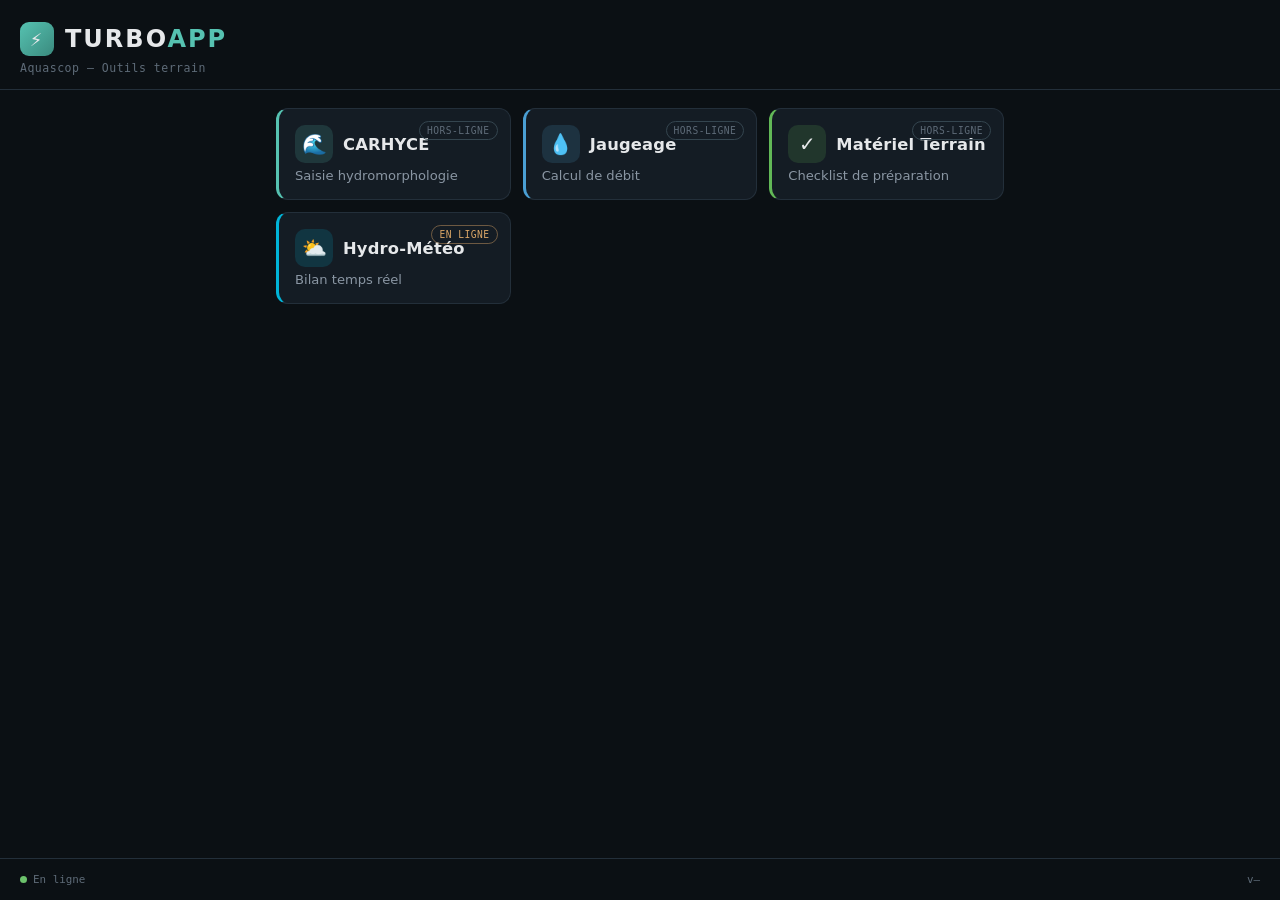
==== index.html @ 3ef5cd7e "start" ====
<!DOCTYPE html>
<html lang="fr">
<head>
<meta charset="UTF-8">
<meta name="viewport" content="width=device-width, initial-scale=1.0, viewport-fit=cover">
<title>Turbo App — Aquascop</title>
<meta name="theme-color" content="#0b1014">
<meta name="apple-mobile-web-app-capable" content="yes">
<meta name="mobile-web-app-capable" content="yes">
<meta name="apple-mobile-web-app-status-bar-style" content="black-translucent">
<meta name="apple-mobile-web-app-title" content="Turbo">
<link rel="manifest" href="./manifest.json">
<link rel="icon" href="./icon.svg">
<link rel="apple-touch-icon" href="./icon-192.png">
<link rel="stylesheet" href="./shared/tokens.css">
<style>
* { box-sizing: border-box; margin: 0; padding: 0; -webkit-tap-highlight-color: transparent; }
html, body { background: var(--bg); color: var(--text); }
body {
  font-family: var(--font-sans);
  min-height: 100vh;
  min-height: 100dvh;
  padding: env(safe-area-inset-top) env(safe-area-inset-right) env(safe-area-inset-bottom) env(safe-area-inset-left);
  display: flex; flex-direction: column;
}

header {
  padding: 22px 20px 14px;
  border-bottom: 1px solid var(--border);
}
.brand {
  font-size: 1.5rem; font-weight: 800; letter-spacing: 2px; text-transform: uppercase;
  display: flex; align-items: center; gap: 11px;
}
.brand .mark {
  width: 34px; height: 34px; border-radius: 9px;
  background: linear-gradient(135deg, var(--accent), var(--accent-dim));
  display: inline-flex; align-items: center; justify-content: center;
  font-size: 18px;
}
.brand .accent { color: var(--accent); }
.sub {
  font-family: var(--font-mono); font-size: .72rem; color: var(--text-mute);
  margin-top: 5px; letter-spacing: .5px;
}

main { flex: 1; padding: 18px 16px 28px; max-width: 760px; width: 100%; margin: 0 auto; }
.grid {
  display: grid; gap: 12px;
  grid-template-columns: repeat(auto-fill, minmax(220px, 1fr));
}

.card {
  position: relative; display: flex; flex-direction: column; gap: 3px;
  background: var(--surface);
  border: 1px solid var(--border);
  border-left: 3px solid var(--app-accent, var(--accent));
  border-radius: var(--radius);
  padding: 16px 16px 15px;
  min-height: 92px;
  text-decoration: none; color: inherit;
  transition: background .15s, border-color .15s, transform .06s;
}
.card:hover { background: var(--surface-2); border-color: var(--border-strong); }
.card:active { transform: scale(.985); }

.card .top { display: flex; align-items: center; gap: 10px; }
.card .ico {
  width: 38px; height: 38px; border-radius: 10px; flex-shrink: 0;
  display: inline-flex; align-items: center; justify-content: center;
  font-size: 20px;
  background: color-mix(in srgb, var(--app-accent, var(--accent)) 16%, transparent);
}
.card .nom { font-size: 1.02rem; font-weight: 700; letter-spacing: .2px; }
.card .desc { font-size: .82rem; color: var(--text-dim); margin-top: 2px; }

.badge {
  position: absolute; top: 12px; right: 12px;
  font-family: var(--font-mono); font-size: .6rem; letter-spacing: .5px;
  padding: 3px 7px; border-radius: 20px; text-transform: uppercase;
  border: 1px solid var(--border-strong); color: var(--text-mute);
}
.badge.online { color: var(--warn); border-color: color-mix(in srgb, var(--warn) 45%, transparent); }

footer {
  padding: 14px 20px calc(14px + env(safe-area-inset-bottom));
  border-top: 1px solid var(--border);
  font-family: var(--font-mono); font-size: .68rem; color: var(--text-mute);
  display: flex; justify-content: space-between; align-items: center; gap: 10px;
}
#net { display: inline-flex; align-items: center; gap: 6px; }
#net .dot { width: 7px; height: 7px; border-radius: 50%; background: var(--ok); }
#net.off .dot { background: var(--text-mute); }
</style>
</head>
<body>

<header>
  <div class="brand"><span class="mark">⚡</span><span>Turbo<span class="accent">App</span></span></div>
  <div class="sub">Aquascop — Outils terrain</div>
</header>

<main>
  <div class="grid" id="grid"></div>
</main>

<footer>
  <span id="net"><span class="dot"></span><span id="net-label">En ligne</span></span>
  <span id="version">v—</span>
</footer>

<script src="./apps.js"></script>
<script>
// ---- Rendu des cartes depuis le registre
const grid = document.getElementById('grid');
(self.APPS || []).forEach(app => {
  const a = document.createElement('a');
  a.className = 'card';
  a.href = `./apps/${app.slug}/`;
  a.style.setProperty('--app-accent', app.accent);
  a.innerHTML = `
    <span class="badge ${app.offline ? '' : 'online'}">${app.offline ? 'hors-ligne' : 'en ligne'}</span>
    <div class="top">
      <span class="ico">${app.icone || '▦'}</span>
      <span class="nom">${app.nom}</span>
    </div>
    <span class="desc">${app.desc || ''}</span>`;
  grid.appendChild(a);
});

// ---- Indicateur réseau
const net = document.getElementById('net'), netLabel = document.getElementById('net-label');
function majReseau() {
  const on = navigator.onLine;
  net.classList.toggle('off', !on);
  netLabel.textContent = on ? 'En ligne' : 'Hors ligne';
}
window.addEventListener('online', majReseau);
window.addEventListener('offline', majReseau);
majReseau();

// ---- Version (lue depuis le cache actif du service worker)
if ('caches' in window) {
  caches.keys().then(keys => {
    const c = keys.find(k => k.startsWith('turbo-'));
    if (c) document.getElementById('version').textContent = c;
  }).catch(() => {});
}

// ---- Enregistrement du service worker racine
if ('serviceWorker' in navigator && location.protocol === 'https:') {
  window.addEventListener('load', () => {
    navigator.serviceWorker.register('./sw.js')
      .then(reg => console.log('SW racine enregistré, scope:', reg.scope))
      .catch(err => console.warn('SW échec:', err));
  });
}
</script>
</body>
</html>
---- shared/tokens.css ----
/* ============================================================
   TOKENS PARTAGÉS — design system commun Turbo App
   Adoptable au fil de l'eau par les sous-apps (import optionnel).
   ============================================================ */
:root {
  /* Surfaces */
  --bg:            #0b1014;
  --surface:       #141c24;
  --surface-2:     #1b2530;
  --border:        #232f3a;
  --border-strong: #34454f;

  /* Texte */
  --text:      #e6e8ea;
  --text-dim:  #8a96a3;
  --text-mute: #5e6b78;

  /* Accent par défaut du shell (surchargé par app via --accent inline) */
  --accent:     #56c2b1;
  --accent-dim: #3a8a7e;

  /* États */
  --ok:   #6cc26c;
  --warn: #d9a566;
  --err:  #d96666;

  /* Géométrie */
  --radius:    12px;
  --radius-sm: 8px;
  --tap:       44px;

  /* Typo — 100 % système, aucune dépendance réseau pour le shell */
  --font-sans: system-ui, -apple-system, "Segoe UI", Roboto, Helvetica, Arial, sans-serif;
  --font-mono: ui-monospace, "SFMono-Regular", "JetBrains Mono", "IBM Plex Mono", monospace;
}
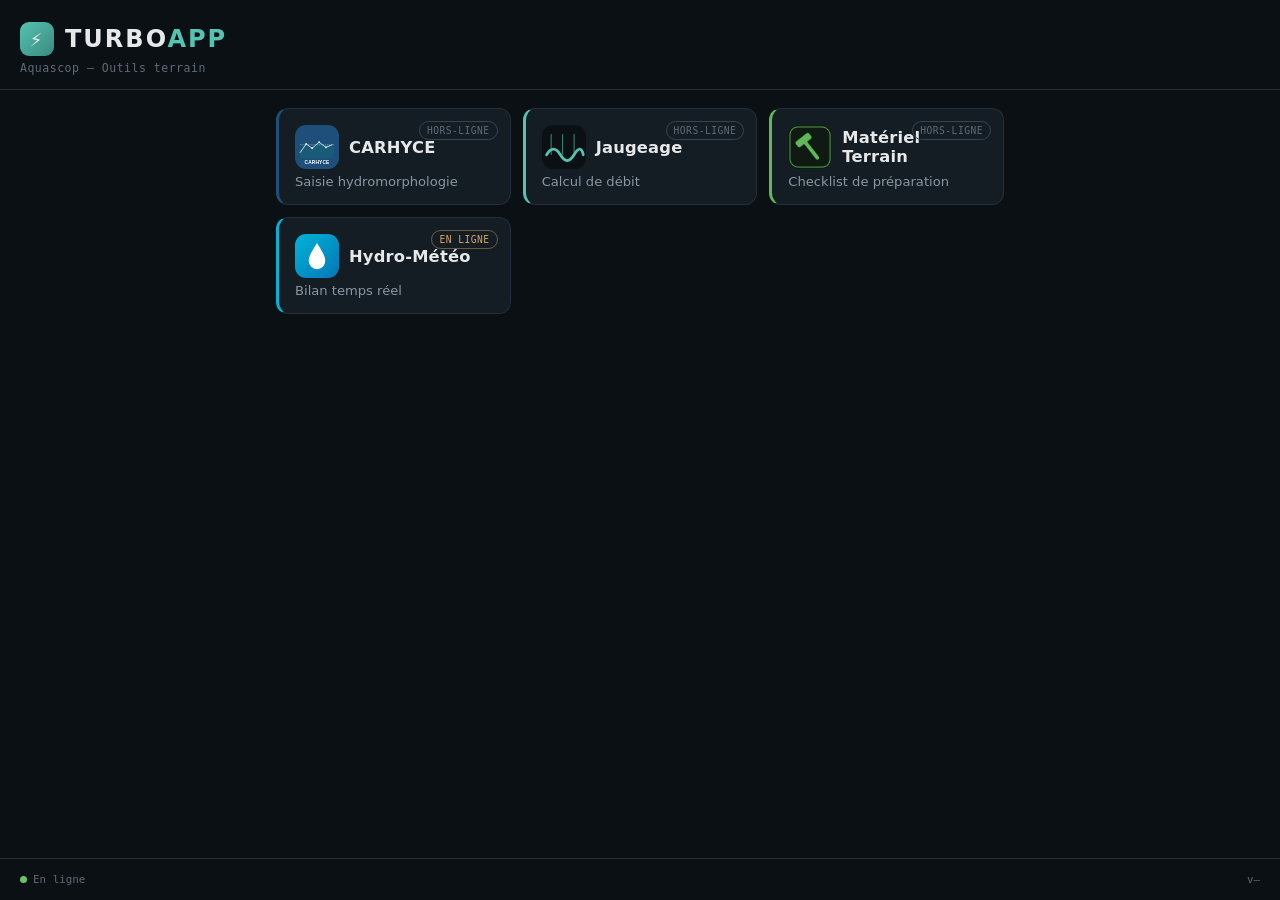
==== commit f467ee5a: "Add files via upload" ====
--- a/index.html
+++ b/index.html
@@ -66,11 +66,13 @@
 
 .card .top { display: flex; align-items: center; gap: 10px; }
 .card .ico {
-  width: 38px; height: 38px; border-radius: 10px; flex-shrink: 0;
+  width: 44px; height: 44px; border-radius: 11px; flex-shrink: 0; overflow: hidden;
   display: inline-flex; align-items: center; justify-content: center;
-  font-size: 20px;
+  font-size: 22px;
   background: color-mix(in srgb, var(--app-accent, var(--accent)) 16%, transparent);
 }
+.card .ico.has-img { background: none; }
+.card .ico img { width: 100%; height: 100%; object-fit: cover; display: block; }
 .card .nom { font-size: 1.02rem; font-weight: 700; letter-spacing: .2px; }
 .card .desc { font-size: .82rem; color: var(--text-dim); margin-top: 2px; }
 
@@ -118,10 +120,18 @@
   a.className = 'card';
   a.href = `./apps/${app.slug}/`;
   a.style.setProperty('--app-accent', app.accent);
+
+  // Icône : image si chemin de fichier / data-URI / URL, sinon emoji de repli
+  const ic = app.icone || '';
+  const estImage = /^(\.?\/|data:|https?:)/.test(ic) || /\.(svg|png|jpe?g|webp|ico)$/i.test(ic);
+  const icoHTML = estImage
+    ? `<span class="ico has-img"><img src="${ic}" alt="" loading="lazy"></span>`
+    : `<span class="ico">${ic || '▦'}</span>`;
+
   a.innerHTML = `
     <span class="badge ${app.offline ? '' : 'online'}">${app.offline ? 'hors-ligne' : 'en ligne'}</span>
     <div class="top">
-      <span class="ico">${app.icone || '▦'}</span>
+      ${icoHTML}
       <span class="nom">${app.nom}</span>
     </div>
     <span class="desc">${app.desc || ''}</span>`;
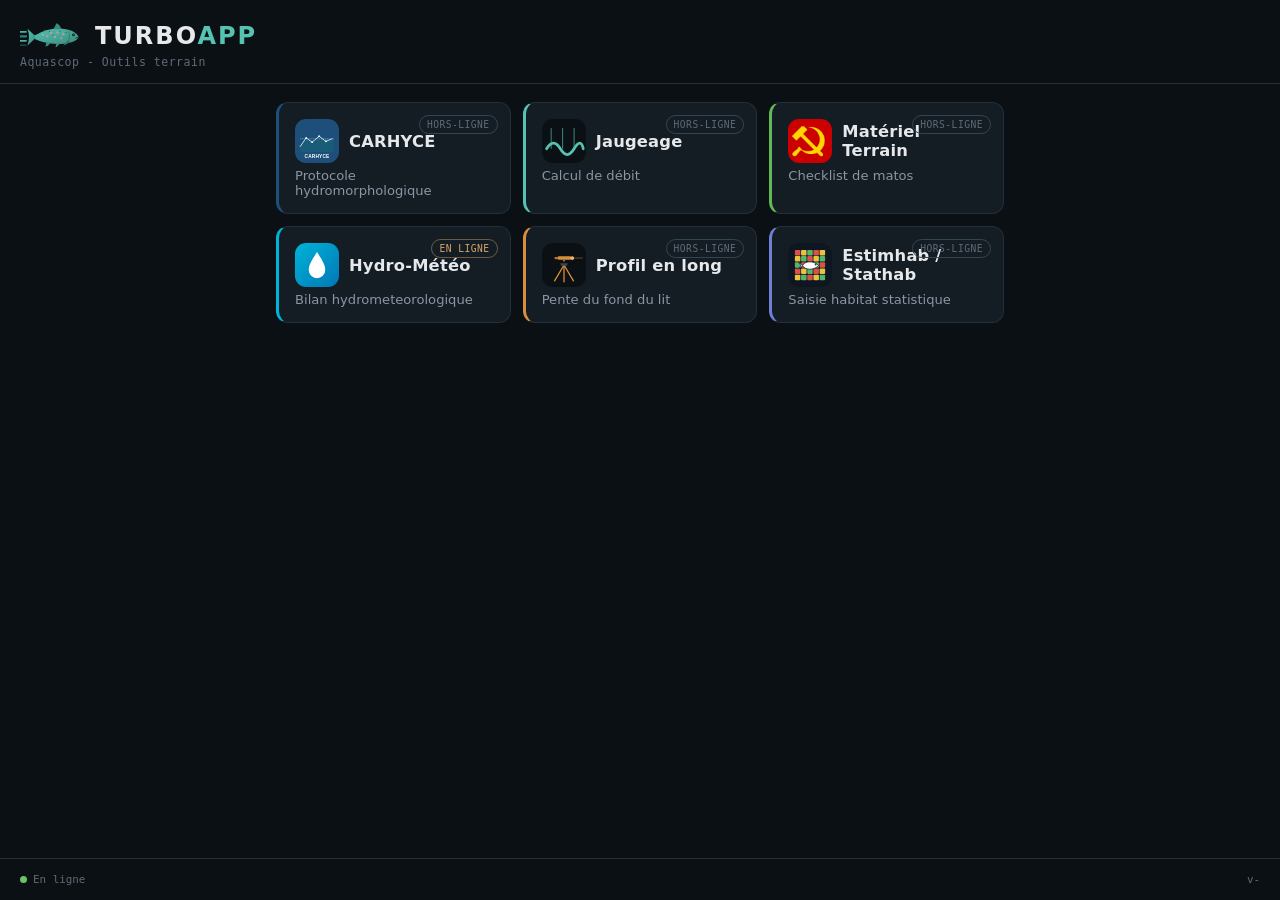
==== commit b26d5861: "Add files via upload" ====
--- a/index.html
+++ b/index.html
@@ -3,7 +3,7 @@
 <head>
 <meta charset="UTF-8">
 <meta name="viewport" content="width=device-width, initial-scale=1.0, viewport-fit=cover">
-<title>Turbo App — Aquascop</title>
+<title>Turbo App - Aquascop</title>
 <meta name="theme-color" content="#0b1014">
 <meta name="apple-mobile-web-app-capable" content="yes">
 <meta name="mobile-web-app-capable" content="yes">
@@ -11,7 +11,7 @@
 <meta name="apple-mobile-web-app-title" content="Turbo">
 <link rel="manifest" href="./manifest.json">
 <link rel="icon" href="./icon.svg">
-<link rel="apple-touch-icon" href="./icon-192.png">
+<link rel="apple-touch-icon" href="./apple-touch-icon.png">
 <link rel="stylesheet" href="./shared/tokens.css">
 <style>
 * { box-sizing: border-box; margin: 0; padding: 0; -webkit-tap-highlight-color: transparent; }
@@ -32,12 +32,8 @@
   font-size: 1.5rem; font-weight: 800; letter-spacing: 2px; text-transform: uppercase;
   display: flex; align-items: center; gap: 11px;
 }
-.brand .mark {
-  width: 34px; height: 34px; border-radius: 9px;
-  background: linear-gradient(135deg, var(--accent), var(--accent-dim));
-  display: inline-flex; align-items: center; justify-content: center;
-  font-size: 18px;
-}
+/* Logo truite (SVG en ligne, fond transparent) */
+.brand .mark { display: block; height: 27px; width: auto; flex-shrink: 0; }
 .brand .accent { color: var(--accent); }
 .sub {
   font-family: var(--font-mono); font-size: .72rem; color: var(--text-mute);
@@ -98,8 +94,8 @@
 <body>
 
 <header>
-  <div class="brand"><span class="mark">⚡</span><span>Turbo<span class="accent">App</span></span></div>
-  <div class="sub">Aquascop — Outils terrain</div>
+  <div class="brand"><svg class="mark" viewBox="0 150 512 216" width="64" height="27" aria-hidden="true"><defs><linearGradient id="tg" x1="0" y1="0" x2="1" y2="1"><stop offset="0" stop-color="#56c2b1"/><stop offset="1" stop-color="#3a8a7e"/></linearGradient></defs><path d="M-72,220 H48" stroke="#56c2b1" stroke-width="14" stroke-linecap="round" opacity=".9"/><path d="M-112,256 H48" stroke="#3a8a7e" stroke-width="18" stroke-linecap="round" opacity=".9"/><path d="M-72,292 H48" stroke="#56c2b1" stroke-width="14" stroke-linecap="round" opacity=".9"/><path d="M-32,326 H48" stroke="#2a5e57" stroke-width="10" stroke-linecap="round" opacity=".9"/><path d="M470,262 C455,228 408,202 340,196 C270,190 205,206 160,228 C140,238 125,246 112,250 L112,274 C126,280 145,290 170,298 C220,314 290,322 350,316 C412,310 458,290 470,262 Z" fill="url(#tg)"/><path d="M268,200 L292,152 Q318,160 330,196 Z" fill="#3a8a7e"/><path d="M188,222 Q196,196 214,212 Z" fill="#3a8a7e"/><path d="M210,302 L204,338 Q226,336 244,310 Z" fill="#3a8a7e"/><path d="M290,314 L284,346 Q304,340 318,314 Z" fill="#3a8a7e"/><path d="M122,254 L60,196 Q84,262 60,330 L122,272 Z" fill="url(#tg)"/><path d="M384,286 Q360,318 344,332 Q376,326 398,298 Z" fill="#2f756a"/><path d="M392,214 Q404,254 388,300" fill="none" stroke="#2f756a" stroke-width="6" stroke-linecap="round"/><circle cx="250" cy="232" r="7" fill="#d9524a" stroke="#e6e8ea" stroke-width="3"/><circle cx="300" cy="226" r="6" fill="#d9524a" stroke="#e6e8ea" stroke-width="3"/><circle cx="346" cy="240" r="7" fill="#d9524a" stroke="#e6e8ea" stroke-width="3"/><circle cx="218" cy="256" r="6" fill="#d9524a" stroke="#e6e8ea" stroke-width="3"/><circle cx="278" cy="262" r="6" fill="#d9524a" stroke="#e6e8ea" stroke-width="3"/><circle cx="330" cy="272" r="5" fill="#d9524a" stroke="#e6e8ea" stroke-width="3"/><circle cx="184" cy="244" r="5" fill="#d9524a" stroke="#e6e8ea" stroke-width="3"/><circle cx="236" cy="216" r="4.5" fill="#1f4f48"/><circle cx="320" cy="214" r="4.5" fill="#1f4f48"/><circle cx="368" cy="226" r="4.5" fill="#1f4f48"/><circle cx="262" cy="246" r="4.5" fill="#1f4f48"/><circle cx="428" cy="244" r="11" fill="#0b1014"/><circle cx="431" cy="241" r="3.5" fill="#e6e8ea"/><path d="M470,264 L446,270" stroke="#0b1014" stroke-width="5" stroke-linecap="round"/></svg><span>Turbo<span class="accent">App</span></span></div>
+  <div class="sub">Aquascop - Outils terrain</div>
 </header>
 
 <main>
@@ -108,7 +104,7 @@
 
 <footer>
   <span id="net"><span class="dot"></span><span id="net-label">En ligne</span></span>
-  <span id="version">v—</span>
+  <span id="version">v-</span>
 </footer>
 
 <script src="./apps.js"></script>
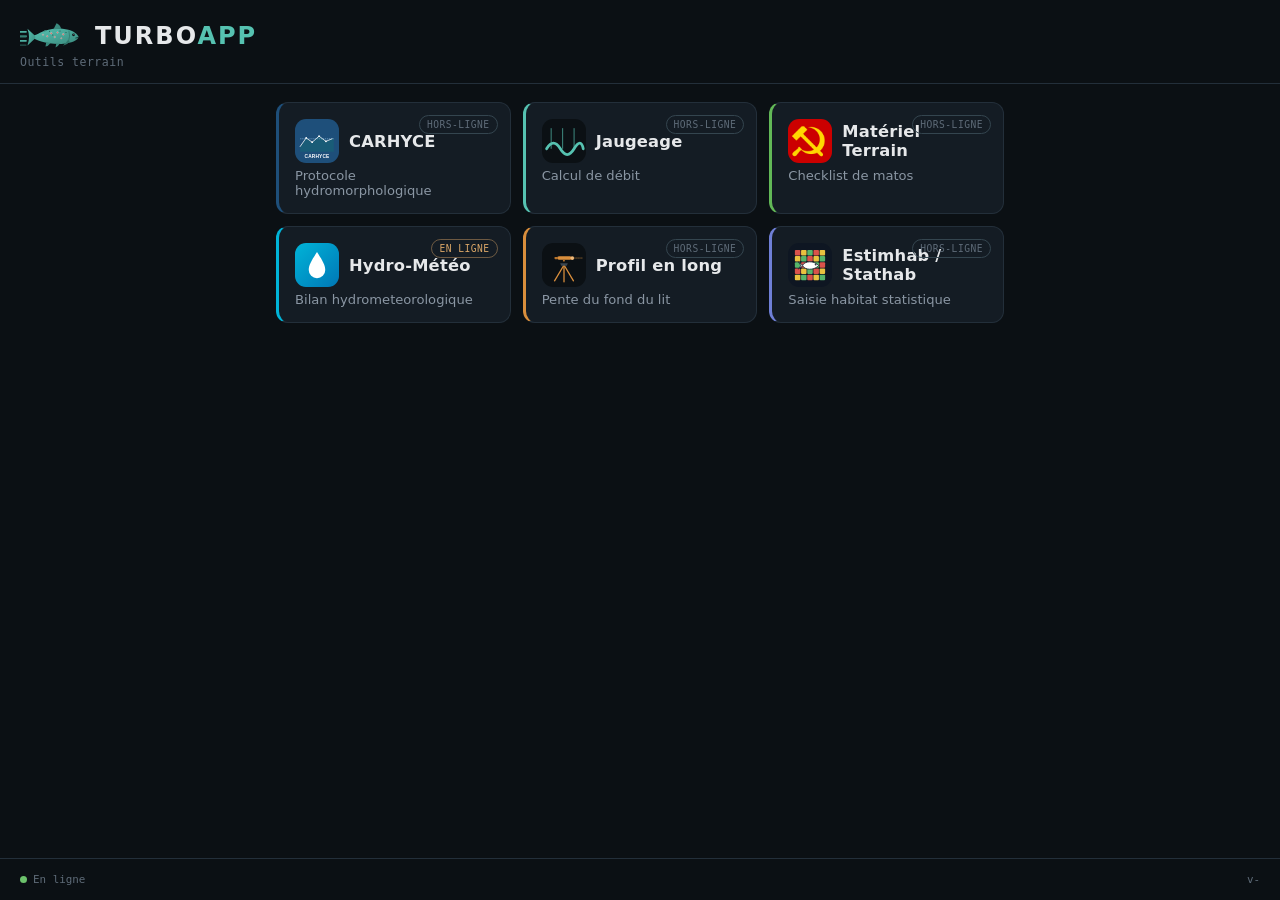
==== commit 26ee8f96: "Retrait des mentions Aquascop sans impact sur les données Titres, nom/description de l'app installée" ====
--- a/index.html
+++ b/index.html
@@ -3,7 +3,7 @@
 <head>
 <meta charset="UTF-8">
 <meta name="viewport" content="width=device-width, initial-scale=1.0, viewport-fit=cover">
-<title>Turbo App - Aquascop</title>
+<title>Turbo App</title>
 <meta name="theme-color" content="#0b1014">
 <meta name="apple-mobile-web-app-capable" content="yes">
 <meta name="mobile-web-app-capable" content="yes">
@@ -95,7 +95,7 @@
 
 <header>
   <div class="brand"><svg class="mark" viewBox="0 150 512 216" width="64" height="27" aria-hidden="true"><defs><linearGradient id="tg" x1="0" y1="0" x2="1" y2="1"><stop offset="0" stop-color="#56c2b1"/><stop offset="1" stop-color="#3a8a7e"/></linearGradient></defs><path d="M-72,220 H48" stroke="#56c2b1" stroke-width="14" stroke-linecap="round" opacity=".9"/><path d="M-112,256 H48" stroke="#3a8a7e" stroke-width="18" stroke-linecap="round" opacity=".9"/><path d="M-72,292 H48" stroke="#56c2b1" stroke-width="14" stroke-linecap="round" opacity=".9"/><path d="M-32,326 H48" stroke="#2a5e57" stroke-width="10" stroke-linecap="round" opacity=".9"/><path d="M470,262 C455,228 408,202 340,196 C270,190 205,206 160,228 C140,238 125,246 112,250 L112,274 C126,280 145,290 170,298 C220,314 290,322 350,316 C412,310 458,290 470,262 Z" fill="url(#tg)"/><path d="M268,200 L292,152 Q318,160 330,196 Z" fill="#3a8a7e"/><path d="M188,222 Q196,196 214,212 Z" fill="#3a8a7e"/><path d="M210,302 L204,338 Q226,336 244,310 Z" fill="#3a8a7e"/><path d="M290,314 L284,346 Q304,340 318,314 Z" fill="#3a8a7e"/><path d="M122,254 L60,196 Q84,262 60,330 L122,272 Z" fill="url(#tg)"/><path d="M384,286 Q360,318 344,332 Q376,326 398,298 Z" fill="#2f756a"/><path d="M392,214 Q404,254 388,300" fill="none" stroke="#2f756a" stroke-width="6" stroke-linecap="round"/><circle cx="250" cy="232" r="7" fill="#d9524a" stroke="#e6e8ea" stroke-width="3"/><circle cx="300" cy="226" r="6" fill="#d9524a" stroke="#e6e8ea" stroke-width="3"/><circle cx="346" cy="240" r="7" fill="#d9524a" stroke="#e6e8ea" stroke-width="3"/><circle cx="218" cy="256" r="6" fill="#d9524a" stroke="#e6e8ea" stroke-width="3"/><circle cx="278" cy="262" r="6" fill="#d9524a" stroke="#e6e8ea" stroke-width="3"/><circle cx="330" cy="272" r="5" fill="#d9524a" stroke="#e6e8ea" stroke-width="3"/><circle cx="184" cy="244" r="5" fill="#d9524a" stroke="#e6e8ea" stroke-width="3"/><circle cx="236" cy="216" r="4.5" fill="#1f4f48"/><circle cx="320" cy="214" r="4.5" fill="#1f4f48"/><circle cx="368" cy="226" r="4.5" fill="#1f4f48"/><circle cx="262" cy="246" r="4.5" fill="#1f4f48"/><circle cx="428" cy="244" r="11" fill="#0b1014"/><circle cx="431" cy="241" r="3.5" fill="#e6e8ea"/><path d="M470,264 L446,270" stroke="#0b1014" stroke-width="5" stroke-linecap="round"/></svg><span>Turbo<span class="accent">App</span></span></div>
-  <div class="sub">Aquascop - Outils terrain</div>
+  <div class="sub">Outils terrain</div>
 </header>
 
 <main>
